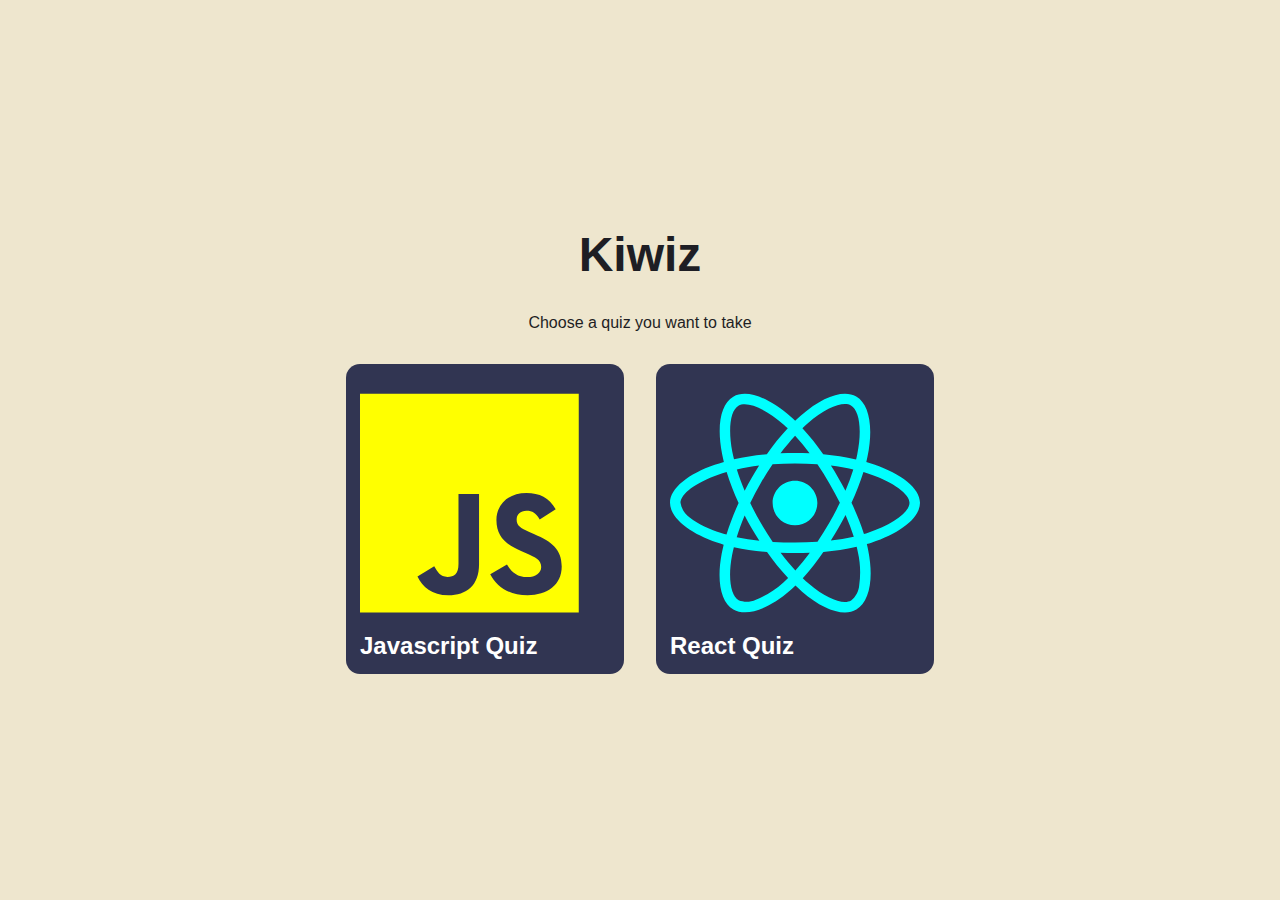
==== index.html @ 903bc030 "[feat] added quiz homepage" ====
<!DOCTYPE html>
<html lang="en">
  <head>
    <meta charset="UTF-8" />
    <meta http-equiv="X-UA-Compatible" content="IE=edge" />
    <meta name="viewport" content="width=device-width, initial-scale=1.0" />
    <link rel="stylesheet" href="main.css" />
    <title>Kiwiz | quiz app</title>
  </head>
  <body>
    <section class="container">
      <h1 class="logo-text">Kiwiz</h1>
      <p>Choose a quiz you want to take</p>
      <div class="card-container">
        <div class="quiz-card">
          <a href="pages/quiz.html">
            <svg
              fill="yellow"
              xmlns="http://www.w3.org/2000/svg"
              width="250px"
              viewBox="0 0 512 512"
            >
              <!-- Font Awesome Pro 5.15.4 by @fontawesome - https://fontawesome.com License - https://fontawesome.com/license (Commercial License) -->
              <path
                d="M0 32v448h448V32H0zm243.8 349.4c0 43.6-25.6 63.5-62.9 63.5-33.7 0-53.2-17.4-63.2-38.5l34.3-20.7c6.6 11.7 12.6 21.6 27.1 21.6 13.8 0 22.6-5.4 22.6-26.5V237.7h42.1v143.7zm99.6 63.5c-39.1 0-64.4-18.6-76.7-43l34.3-19.8c9 14.7 20.8 25.6 41.5 25.6 17.4 0 28.6-8.7 28.6-20.8 0-14.4-11.4-19.5-30.7-28l-10.5-4.5c-30.4-12.9-50.5-29.2-50.5-63.5 0-31.6 24.1-55.6 61.6-55.6 26.8 0 46 9.3 59.8 33.7L368 290c-7.2-12.9-15-18-27.1-18-12.3 0-20.1 7.8-20.1 18 0 12.6 7.8 17.7 25.9 25.6l10.5 4.5c35.8 15.3 55.9 31 55.9 66.2 0 37.8-29.8 58.6-69.7 58.6z"
              />
            </svg>
            <h2>Javascript Quiz</h2>
          </a>
        </div>
        <div class="quiz-card">
          <a href="pages/quiz.html">
            <svg
              fill="cyan"
              xmlns="http://www.w3.org/2000/svg"
              width="250px"
              viewBox="0 0 512 512"
            >
              <!--! Font Awesome Pro 6.0.0 by @fontawesome - https://fontawesome.com License - https://fontawesome.com/license (Commercial License) Copyright 2022 Fonticons, Inc. -->
              <path
                d="M418.2 177.2c-5.4-1.8-10.8-3.5-16.2-5.1.9-3.7 1.7-7.4 2.5-11.1 12.3-59.6 4.2-107.5-23.1-123.3-26.3-15.1-69.2.6-112.6 38.4-4.3 3.7-8.5 7.6-12.5 11.5-2.7-2.6-5.5-5.2-8.3-7.7-45.5-40.4-91.1-57.4-118.4-41.5-26.2 15.2-34 60.3-23 116.7 1.1 5.6 2.3 11.1 3.7 16.7-6.4 1.8-12.7 3.8-18.6 5.9C38.3 196.2 0 225.4 0 255.6c0 31.2 40.8 62.5 96.3 81.5 4.5 1.5 9 3 13.6 4.3-1.5 6-2.8 11.9-4 18-10.5 55.5-2.3 99.5 23.9 114.6 27 15.6 72.4-.4 116.6-39.1 3.5-3.1 7-6.3 10.5-9.7 4.4 4.3 9 8.4 13.6 12.4 42.8 36.8 85.1 51.7 111.2 36.6 27-15.6 35.8-62.9 24.4-120.5-.9-4.4-1.9-8.9-3-13.5 3.2-.9 6.3-1.9 9.4-2.9 57.7-19.1 99.5-50 99.5-81.7 0-30.3-39.4-59.7-93.8-78.4zM282.9 92.3c37.2-32.4 71.9-45.1 87.7-36 16.9 9.7 23.4 48.9 12.8 100.4-.7 3.4-1.4 6.7-2.3 10-22.2-5-44.7-8.6-67.3-10.6-13-18.6-27.2-36.4-42.6-53.1 3.9-3.7 7.7-7.2 11.7-10.7zM167.2 307.5c5.1 8.7 10.3 17.4 15.8 25.9-15.6-1.7-31.1-4.2-46.4-7.5 4.4-14.4 9.9-29.3 16.3-44.5 4.6 8.8 9.3 17.5 14.3 26.1zm-30.3-120.3c14.4-3.2 29.7-5.8 45.6-7.8-5.3 8.3-10.5 16.8-15.4 25.4-4.9 8.5-9.7 17.2-14.2 26-6.3-14.9-11.6-29.5-16-43.6zm27.4 68.9c6.6-13.8 13.8-27.3 21.4-40.6s15.8-26.2 24.4-38.9c15-1.1 30.3-1.7 45.9-1.7s31 .6 45.9 1.7c8.5 12.6 16.6 25.5 24.3 38.7s14.9 26.7 21.7 40.4c-6.7 13.8-13.9 27.4-21.6 40.8-7.6 13.3-15.7 26.2-24.2 39-14.9 1.1-30.4 1.6-46.1 1.6s-30.9-.5-45.6-1.4c-8.7-12.7-16.9-25.7-24.6-39s-14.8-26.8-21.5-40.6zm180.6 51.2c5.1-8.8 9.9-17.7 14.6-26.7 6.4 14.5 12 29.2 16.9 44.3-15.5 3.5-31.2 6.2-47 8 5.4-8.4 10.5-17 15.5-25.6zm14.4-76.5c-4.7-8.8-9.5-17.6-14.5-26.2-4.9-8.5-10-16.9-15.3-25.2 16.1 2 31.5 4.7 45.9 8-4.6 14.8-10 29.2-16.1 43.4zM256.2 118.3c10.5 11.4 20.4 23.4 29.6 35.8-19.8-.9-39.7-.9-59.5 0 9.8-12.9 19.9-24.9 29.9-35.8zM140.2 57c16.8-9.8 54.1 4.2 93.4 39 2.5 2.2 5 4.6 7.6 7-15.5 16.7-29.8 34.5-42.9 53.1-22.6 2-45 5.5-67.2 10.4-1.3-5.1-2.4-10.3-3.5-15.5-9.4-48.4-3.2-84.9 12.6-94zm-24.5 263.6c-4.2-1.2-8.3-2.5-12.4-3.9-21.3-6.7-45.5-17.3-63-31.2-10.1-7-16.9-17.8-18.8-29.9 0-18.3 31.6-41.7 77.2-57.6 5.7-2 11.5-3.8 17.3-5.5 6.8 21.7 15 43 24.5 63.6-9.6 20.9-17.9 42.5-24.8 64.5zm116.6 98c-16.5 15.1-35.6 27.1-56.4 35.3-11.1 5.3-23.9 5.8-35.3 1.3-15.9-9.2-22.5-44.5-13.5-92 1.1-5.6 2.3-11.2 3.7-16.7 22.4 4.8 45 8.1 67.9 9.8 13.2 18.7 27.7 36.6 43.2 53.4-3.2 3.1-6.4 6.1-9.6 8.9zm24.5-24.3c-10.2-11-20.4-23.2-30.3-36.3 9.6.4 19.5.6 29.5.6 10.3 0 20.4-.2 30.4-.7-9.2 12.7-19.1 24.8-29.6 36.4zm130.7 30c-.9 12.2-6.9 23.6-16.5 31.3-15.9 9.2-49.8-2.8-86.4-34.2-4.2-3.6-8.4-7.5-12.7-11.5 15.3-16.9 29.4-34.8 42.2-53.6 22.9-1.9 45.7-5.4 68.2-10.5 1 4.1 1.9 8.2 2.7 12.2 4.9 21.6 5.7 44.1 2.5 66.3zm18.2-107.5c-2.8.9-5.6 1.8-8.5 2.6-7-21.8-15.6-43.1-25.5-63.8 9.6-20.4 17.7-41.4 24.5-62.9 5.2 1.5 10.2 3.1 15 4.7 46.6 16 79.3 39.8 79.3 58 0 19.6-34.9 44.9-84.8 61.4zm-149.7-15c25.3 0 45.8-20.5 45.8-45.8s-20.5-45.8-45.8-45.8c-25.3 0-45.8 20.5-45.8 45.8s20.5 45.8 45.8 45.8z"
              />
            </svg>
            <h2>React Quiz</h2>
          </a>
        </div>
      </div>
    </section>
  </body>
</html>
---- main.css ----
@import url(/Assets/base.css);

body{
    background-color: var(--colors-background);
    color: var(--colors-rasinblack);
    font-family: var(--fonts-mono);
}

a{
    text-decoration: none;
    color: var(--font-white);
    transition: var(--transitions-default);
}



.container{
    display: flex;
    flex-direction: column;
    gap: 2rem;
    justify-content: center;
    align-items: center;
    height: 100vh;
}


.logo-text{
    font-size: var(--fontSizes-xl);
}
.card-container{
    display: flex;
    gap: 2rem;
}

.quiz-card{
    background-color: #313552;
    border-radius: var(--rounded-lg);
    color: var(--colorw);
    padding: var(--space-7);
    transition: var(--transitions-default);
}

.quiz-card:hover{
    transform: scale(1.1);
    box-shadow: var(--shadows-lg);
}

.quiz-card:active{
    transform: scale(1);
}
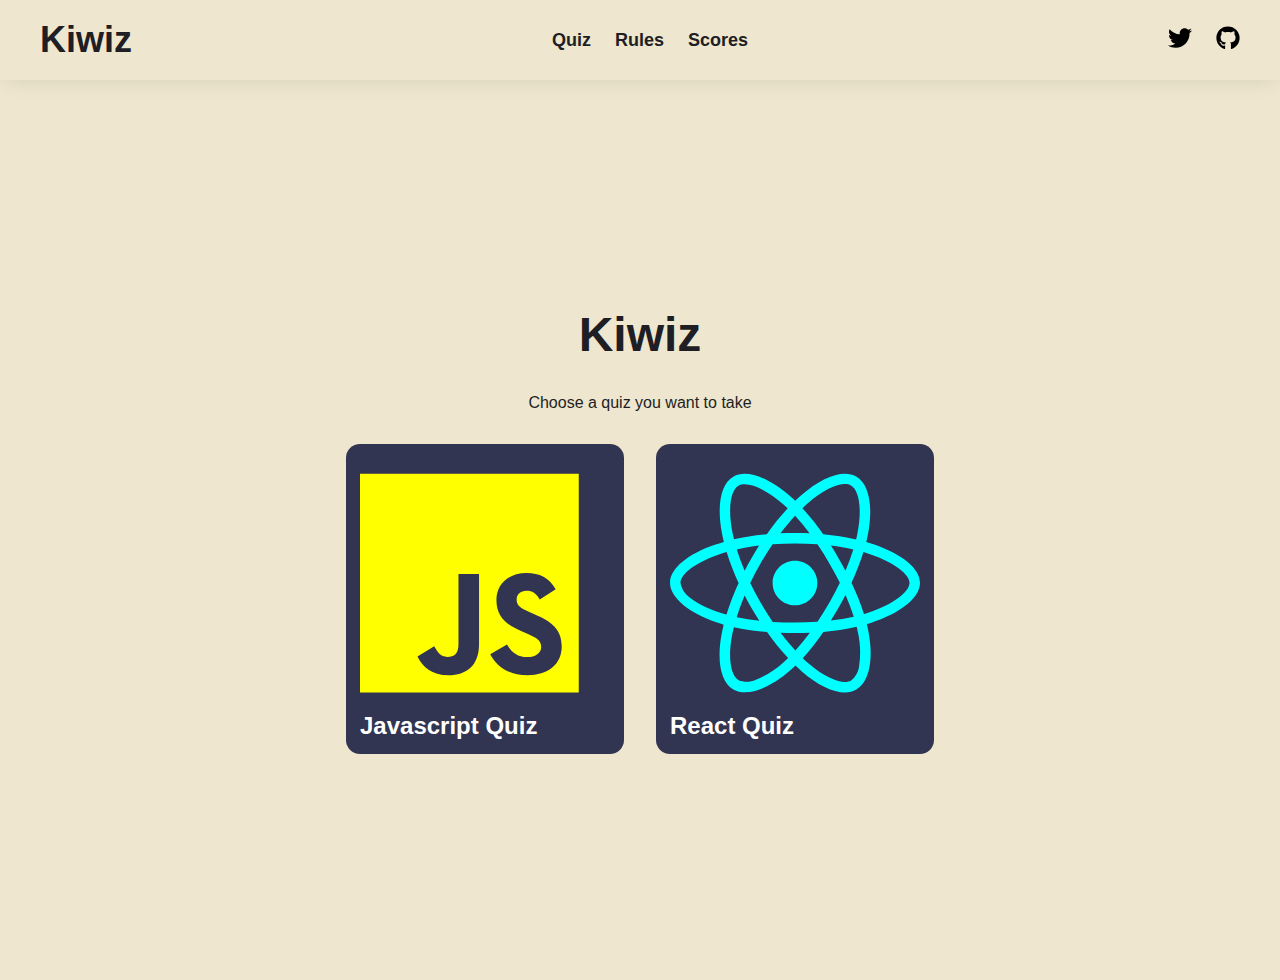
==== commit d86bfbbd: "[feat] added navbar" ====
--- a/index.html
+++ b/index.html
@@ -8,6 +8,20 @@
     <title>Kiwiz | quiz app</title>
   </head>
   <body>
+    <nav class="nav nav-solid nav-shadow ">
+      <div>
+        <a class="navlinks" href="/index.html"><h1>Kiwiz</h1></a>
+      </div>
+      <div class="flex gap-10">
+        <a class="navlinks" href="/pages/quiz.html">Quiz</a>
+        <a class="navlinks" href="/pages/rules.html">Rules</a>
+        <a class="navlinks" href="/pages/score.html">Scores</a>
+      </div>
+      <div class="flex gap-10 ">
+          <a class="navlinks" href="http://"><svg xmlns="http://www.w3.org/2000/svg" width=24 height=24 viewBox="0 0 512 512"><!--! Font Awesome Pro 6.0.0 by @fontawesome - https://fontawesome.com License - https://fontawesome.com/license (Commercial License) Copyright 2022 Fonticons, Inc. --><path d="M459.37 151.716c.325 4.548.325 9.097.325 13.645 0 138.72-105.583 298.558-298.558 298.558-59.452 0-114.68-17.219-161.137-47.106 8.447.974 16.568 1.299 25.34 1.299 49.055 0 94.213-16.568 130.274-44.832-46.132-.975-84.792-31.188-98.112-72.772 6.498.974 12.995 1.624 19.818 1.624 9.421 0 18.843-1.3 27.614-3.573-48.081-9.747-84.143-51.98-84.143-102.985v-1.299c13.969 7.797 30.214 12.67 47.431 13.319-28.264-18.843-46.781-51.005-46.781-87.391 0-19.492 5.197-37.36 14.294-52.954 51.655 63.675 129.3 105.258 216.365 109.807-1.624-7.797-2.599-15.918-2.599-24.04 0-57.828 46.782-104.934 104.934-104.934 30.213 0 57.502 12.67 76.67 33.137 23.715-4.548 46.456-13.32 66.599-25.34-7.798 24.366-24.366 44.833-46.132 57.827 21.117-2.273 41.584-8.122 60.426-16.243-14.292 20.791-32.161 39.308-52.628 54.253z"/></svg></a>
+          <a class="navlinks" href="http://"><svg xmlns="http://www.w3.org/2000/svg" width=24 height=24 viewBox="0 0 496 512"><!--! Font Awesome Pro 6.0.0 by @fontawesome - https://fontawesome.com License - https://fontawesome.com/license (Commercial License) Copyright 2022 Fonticons, Inc. --><path d="M165.9 397.4c0 2-2.3 3.6-5.2 3.6-3.3.3-5.6-1.3-5.6-3.6 0-2 2.3-3.6 5.2-3.6 3-.3 5.6 1.3 5.6 3.6zm-31.1-4.5c-.7 2 1.3 4.3 4.3 4.9 2.6 1 5.6 0 6.2-2s-1.3-4.3-4.3-5.2c-2.6-.7-5.5.3-6.2 2.3zm44.2-1.7c-2.9.7-4.9 2.6-4.6 4.9.3 2 2.9 3.3 5.9 2.6 2.9-.7 4.9-2.6 4.6-4.6-.3-1.9-3-3.2-5.9-2.9zM244.8 8C106.1 8 0 113.3 0 252c0 110.9 69.8 205.8 169.5 239.2 12.8 2.3 17.3-5.6 17.3-12.1 0-6.2-.3-40.4-.3-61.4 0 0-70 15-84.7-29.8 0 0-11.4-29.1-27.8-36.6 0 0-22.9-15.7 1.6-15.4 0 0 24.9 2 38.6 25.8 21.9 38.6 58.6 27.5 72.9 20.9 2.3-16 8.8-27.1 16-33.7-55.9-6.2-112.3-14.3-112.3-110.5 0-27.5 7.6-41.3 23.6-58.9-2.6-6.5-11.1-33.3 2.6-67.9 20.9-6.5 69 27 69 27 20-5.6 41.5-8.5 62.8-8.5s42.8 2.9 62.8 8.5c0 0 48.1-33.6 69-27 13.7 34.7 5.2 61.4 2.6 67.9 16 17.7 25.8 31.5 25.8 58.9 0 96.5-58.9 104.2-114.8 110.5 9.2 7.9 17 22.9 17 46.4 0 33.7-.3 75.4-.3 83.6 0 6.5 4.6 14.4 17.3 12.1C428.2 457.8 496 362.9 496 252 496 113.3 383.5 8 244.8 8zM97.2 352.9c-1.3 1-1 3.3.7 5.2 1.6 1.6 3.9 2.3 5.2 1 1.3-1 1-3.3-.7-5.2-1.6-1.6-3.9-2.3-5.2-1zm-10.8-8.1c-.7 1.3.3 2.9 2.3 3.9 1.6 1 3.6.7 4.3-.7.7-1.3-.3-2.9-2.3-3.9-2-.6-3.6-.3-4.3.7zm32.4 35.6c-1.6 1.3-1 4.3 1.3 6.2 2.3 2.3 5.2 2.6 6.5 1 1.3-1.3.7-4.3-1.3-6.2-2.2-2.3-5.2-2.6-6.5-1zm-11.4-14.7c-1.6 1-1.6 3.6 0 5.9 1.6 2.3 4.3 3.3 5.6 2.3 1.6-1.3 1.6-3.9 0-6.2-1.4-2.3-4-3.3-5.6-2z"/></svg></a>
+      </div>
+  </nav>
     <section class="container">
       <h1 class="logo-text">Kiwiz</h1>
       <p>Choose a quiz you want to take</p>
--- a/main.css
+++ b/main.css
@@ -48,3 +48,90 @@
 .quiz-card:active{
     transform: scale(1);
 }
+
+
+.quiz-container{
+    display: flex;
+    position: relative;
+    flex-direction: column;
+    justify-content: space-evenly;
+    align-items: center;
+    margin: 10rem auto;
+    gap: 2rem;
+    width: 60rem;
+}
+.quiz-ans-grid{
+    display: grid;
+    width: 100%;
+    gap: 2rem;
+    grid-template-columns: repeat(2, 1fr);
+}
+
+.quiz-ques{
+    font-size: 2.5rem;
+}
+
+.quiz-ans{
+    background-color: var(--colors-blue);
+    font-size: x-large;
+    font-weight: bold;
+    color: white;
+    border-radius: var(--rounded-xl);
+    padding: 2rem;
+    cursor: pointer;
+    transition: var(--transitions-default);
+}
+
+.quiz-ans:hover{
+    transform: scale(1.1);
+}
+
+.quiz-ans:active{
+    transform: scale(0.99);
+}
+
+.correct{
+    background-color: var(--colors-green);
+}
+.wrong{
+    background-color: var(--colors-rubyred);
+}
+
+.back-button{
+    padding: var(--space-5);
+    border: none;
+    background-color: transparent;
+    color: var(--font-rasinblack);
+    font-weight: bold;
+    cursor: pointer;
+    transition: var(--transitions-default);
+}
+
+.next-button{
+    padding: var(--space-5);
+    border: none;
+    background-color: transparent;
+    color: var(--font-rasinblack);
+    font-weight: bold;
+    cursor: pointer;
+    transition: var(--transitions-default);
+}
+
+.back-button:hover{
+    transform: scale(1.1);
+}
+.next-button:hover{
+    transform: scale(1.1);
+}
+
+.header{
+    display: flex;
+    justify-content: space-between;
+    width: inherit;
+}
+
+.rules{
+    display: flex;
+    flex-direction: column;
+    gap: 2rem;
+}